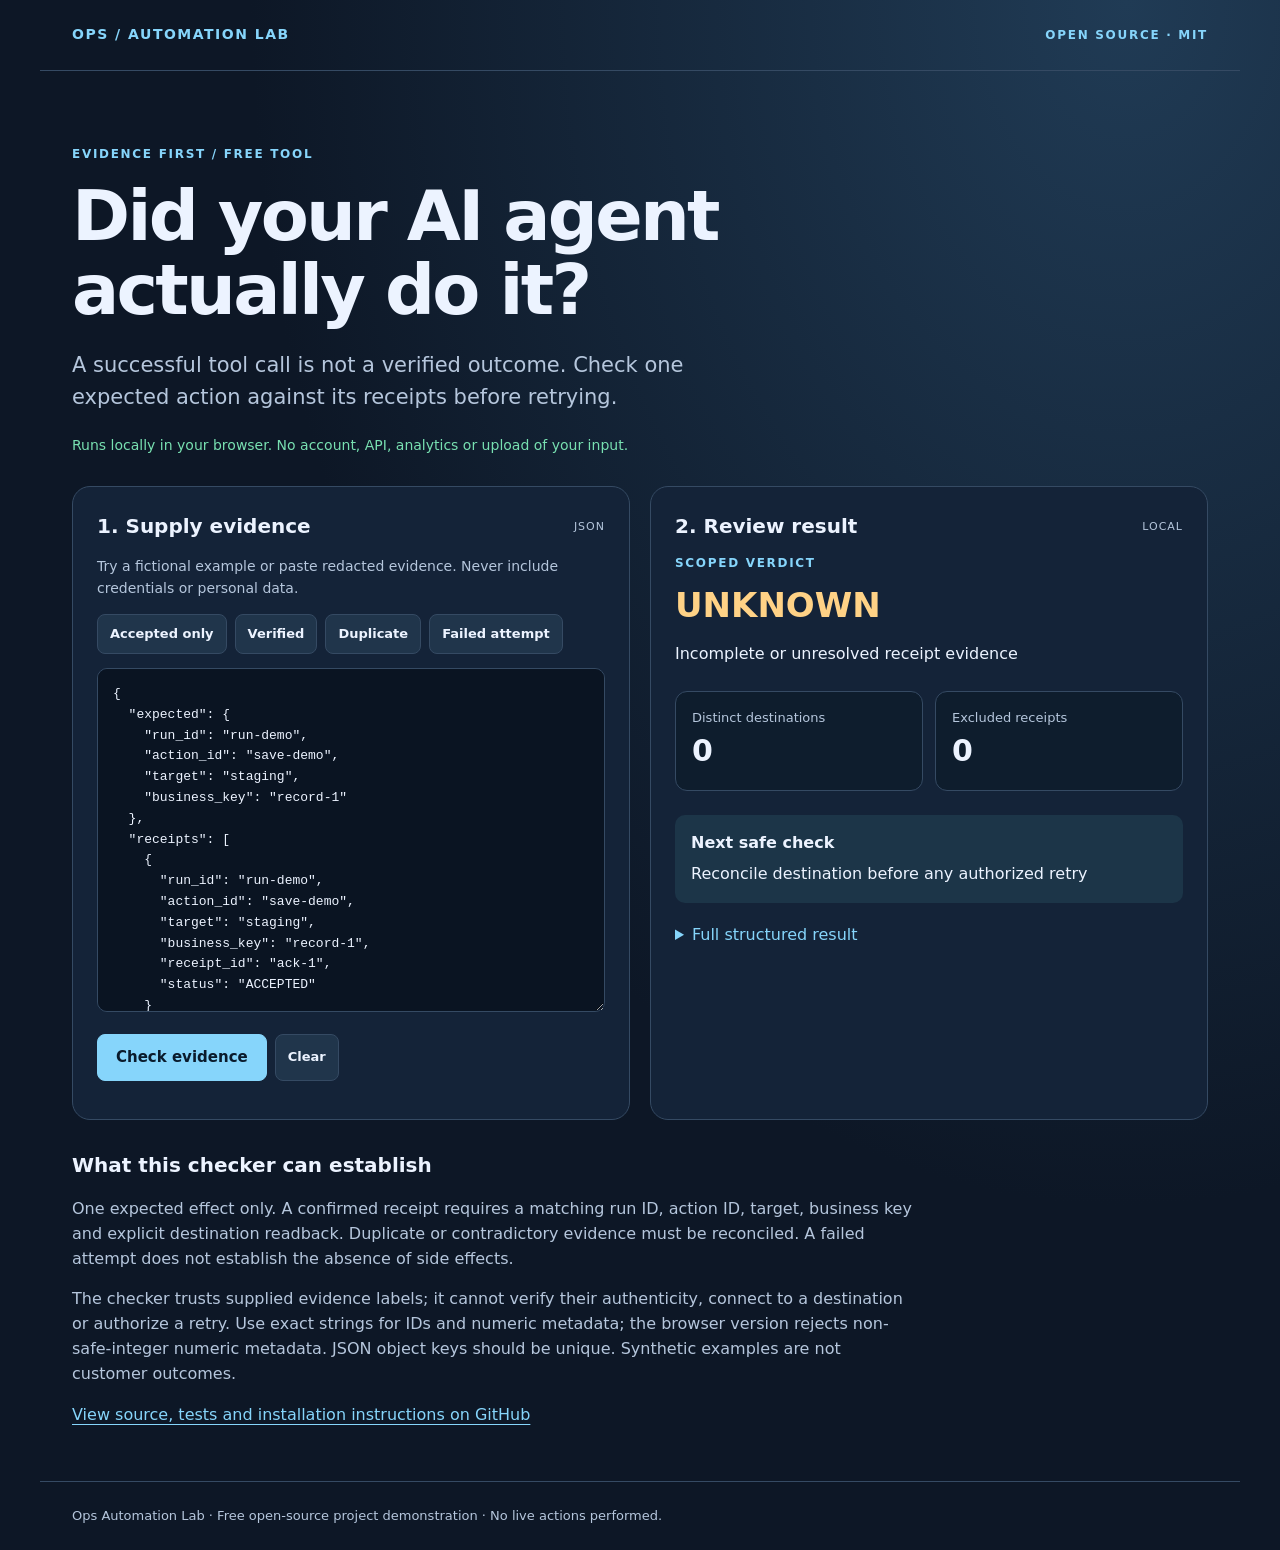
==== docs/index.html @ 983ed1fc "Add local browser receipt checker and parity tests" ====
<!doctype html>
<html lang="en">
<head>
<meta charset="utf-8">
<meta name="viewport" content="width=device-width, initial-scale=1">
<meta http-equiv="Content-Security-Policy" content="default-src 'none'; script-src 'self'; style-src 'self'; connect-src 'none'; img-src 'self'; base-uri 'none'; form-action 'none'">
<title>AI Agent Receipt Checker — Free, open source | Ops Automation Lab</title>
<meta name="description" content="Verify one AI agent action against supplied receipts. Identify missing destination evidence and duplicate records using a free, local browser checker.">
<link rel="stylesheet" href="style.css">
<script defer src="checker.js"></script>
<script defer src="app.js"></script>
</head>
<body>
<header><a class="brand" href="https://github.com/minasyannarek13-RBB/ops-automation-skills">OPS / AUTOMATION LAB</a><span class="meta">OPEN SOURCE · MIT</span></header>
<main>
<section class="hero"><p class="eyebrow">EVIDENCE FIRST / FREE TOOL</p><h1>Did your AI agent<br>actually do it?</h1><p class="lead">A successful tool call is not a verified outcome. Check one expected action against its receipts before retrying.</p><div class="privacy">Runs locally in your browser. No account, API, analytics or upload of your input.</div></section>
<section class="workbench" aria-label="Receipt checker">
<div class="panel"><div class="panel-head"><h2>1. Supply evidence</h2><span>JSON</span></div>
<p class="hint">Try a fictional example or paste redacted evidence. Never include credentials or personal data.</p>
<div class="samples" aria-label="Example input"><button type="button" data-example="accepted">Accepted only</button><button type="button" data-example="verified">Verified</button><button type="button" data-example="duplicate">Duplicate</button><button type="button" data-example="failed">Failed attempt</button></div>
<label class="sr" for="input">Expected action and receipts in JSON</label>
<textarea id="input" spellcheck="false" autocomplete="off" autocapitalize="off" rows="15"></textarea>
<div class="actions"><button class="primary" type="button" id="run">Check evidence</button><button type="button" id="clear">Clear</button></div></div>
<div class="panel"><div class="panel-head"><h2>2. Review result</h2><span>LOCAL</span></div><div id="result" aria-live="polite"><p class="eyebrow">SCOPED VERDICT</p><h3 id="verdict">Not checked</h3><p id="reason">Choose a sample or enter evidence.</p><div class="metrics"><div><span>Distinct destinations</span><strong id="dest">—</strong></div><div><span>Excluded receipts</span><strong id="excluded">—</strong></div></div><div class="next"><b>Next safe check</b><p id="next">No action performed.</p></div><details><summary>Full structured result</summary><pre id="output"></pre></details></div></div>
</section>
<section class="notes"><h2>What this checker can establish</h2><p>One expected effect only. A confirmed receipt requires a matching run ID, action ID, target, business key and explicit destination readback. Duplicate or contradictory evidence must be reconciled. A failed attempt does not establish the absence of side effects.</p><p>The checker trusts supplied evidence labels; it cannot verify their authenticity, connect to a destination or authorize a retry. Use exact strings for IDs and numeric metadata; the browser version rejects non-safe-integer numeric metadata. JSON object keys should be unique. Synthetic examples are not customer outcomes.</p><a href="https://github.com/minasyannarek13-RBB/ops-automation-skills">View source, tests and installation instructions on GitHub</a></section>
<noscript>This tool requires JavaScript to perform local calculations.</noscript></main>
<footer>Ops Automation Lab · Free open-source project demonstration · No live actions performed.</footer>
</body></html>
---- docs/style.css ----
:root{color-scheme:dark;--bg:#0d1726;--panel:#142338;--text:#ecf3ff;--muted:#b5c6dc;--line:#354a63;--accent:#86d5fb;--green:#78e0b1;--warn:#ffd286}*{box-sizing:border-box}body{margin:0;background:radial-gradient(ellipse at 88% 0,#203b55,var(--bg) 55%);color:var(--text);font:16px/1.55 system-ui,-apple-system,sans-serif}header,main,footer{max-width:1200px;margin:auto;padding:24px 32px}header{display:flex;align-items:center;justify-content:space-between;gap:16px;border-bottom:1px solid var(--line)}a{color:var(--accent);text-underline-offset:4px}.brand{font-size:14px;font-weight:750;letter-spacing:1.5px;text-decoration:none}.meta,.eyebrow{font-size:12px;letter-spacing:1.7px;color:var(--accent);font-weight:700}.hero{padding:38px 0 30px}h1{font-size:clamp(40px,6vw,70px);line-height:1.06;letter-spacing:-2.7px;margin:16px 0}h2{font-size:20px;margin:0}h3{font-size:clamp(23px,3vw,34px);overflow-wrap:anywhere;line-height:1.2;margin:12px 0}.lead{max-width:690px;color:var(--muted);font-size:21px}.privacy{color:var(--green);font-size:14px}.workbench{display:grid;grid-template-columns:minmax(0,1fr) minmax(0,1fr);gap:20px}.panel{background:var(--panel);border:1px solid var(--line);border-radius:18px;padding:24px;min-width:0}.panel-head{display:flex;align-items:center;justify-content:space-between;gap:10px}.panel-head span{font-size:11px;color:var(--muted);letter-spacing:1px}.hint,.notes p,footer{color:var(--muted)}.hint{font-size:14px}.samples,.actions{display:flex;flex-wrap:wrap;gap:8px;margin:14px 0}button{font:inherit;font-size:13px;font-weight:600;cursor:pointer;border-radius:8px;border:1px solid var(--line);padding:9px 12px;color:var(--text);background:#20354b}button:hover{border-color:var(--accent)}button:focus-visible,a:focus-visible,textarea:focus-visible,summary:focus-visible{outline:3px solid var(--accent);outline-offset:3px}.primary{background:var(--accent);color:#0a1b2c;border-color:var(--accent);font-size:15px;padding:11px 18px}textarea{width:100%;min-height:290px;resize:vertical;background:#0a1422;color:var(--text);border:1px solid var(--line);border-radius:10px;padding:15px;font:13px/1.6 ui-monospace,SFMono-Regular,monospace}.metrics{display:grid;grid-template-columns:1fr 1fr;gap:12px;margin:24px 0}.metrics div{background:#0e1d2d;padding:16px;border:1px solid var(--line);border-radius:12px}.metrics span{display:block;color:var(--muted);font-size:13px}.metrics strong{display:block;font-size:30px}.next{padding:16px;background:#1c3548;border-radius:10px}.next p{margin:6px 0 0}.result-verified{color:var(--green)}.result-warning{color:var(--warn)}details{margin-top:20px}summary{cursor:pointer;color:var(--accent)}pre{white-space:pre-wrap;overflow-wrap:anywhere;color:var(--muted);font-size:12px}.notes{padding:30px 0;max-width:840px}footer{font-size:13px;border-top:1px solid var(--line)}.sr{position:absolute;clip:rect(0,0,0,0);width:1px;height:1px;overflow:hidden}@media(max-width:720px){header,main,footer{padding:20px 16px}.workbench{grid-template-columns:1fr}.panel{padding:18px}.hero{padding:26px 0}.lead{font-size:18px}.meta{font-size:10px}}
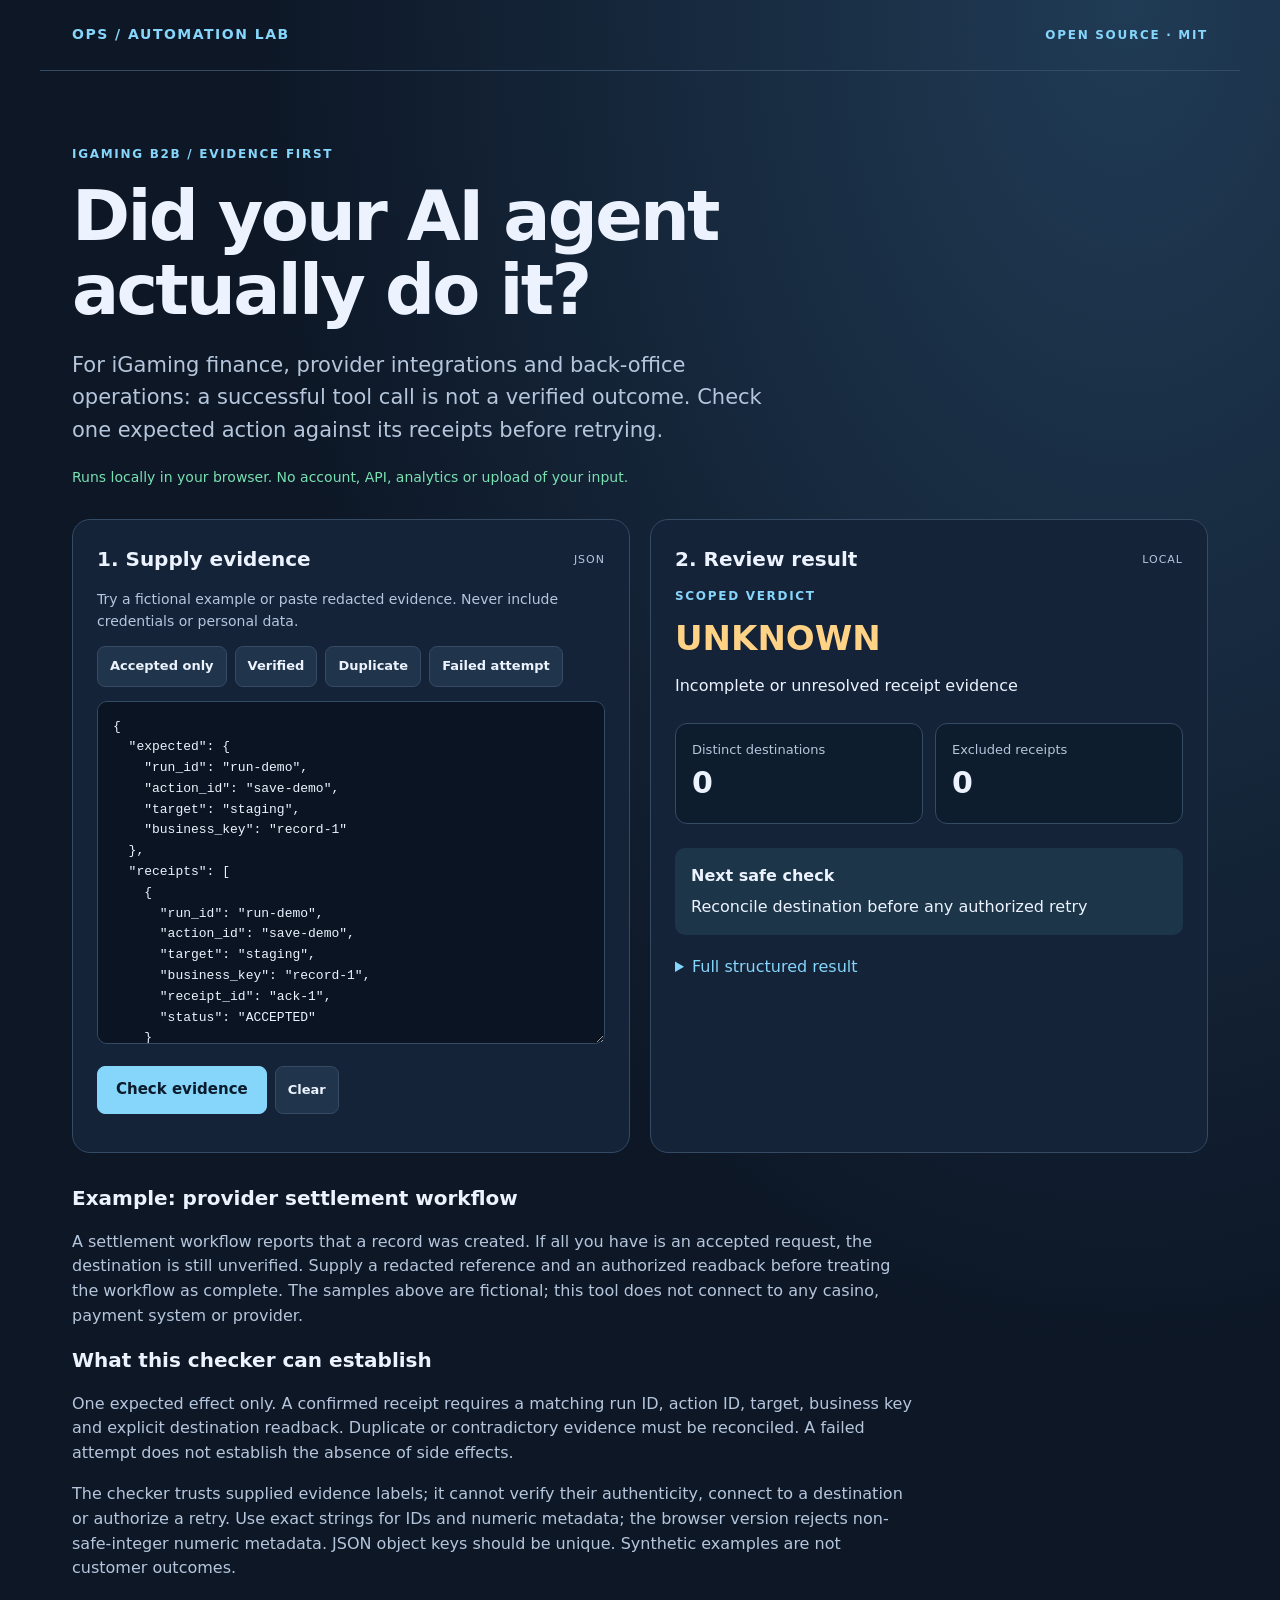
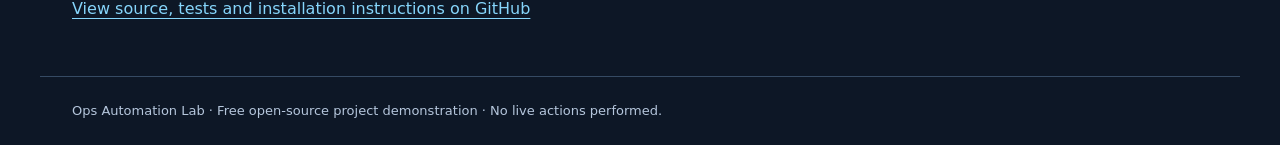
==== commit 4f4c0978: "Position free evidence tools for iGaming B2B operations" ====
--- a/docs/index.html
+++ b/docs/index.html
@@ -5,7 +5,7 @@
 <meta name="viewport" content="width=device-width, initial-scale=1">
 <meta http-equiv="Content-Security-Policy" content="default-src 'none'; script-src 'self'; style-src 'self'; connect-src 'none'; img-src 'self'; base-uri 'none'; form-action 'none'">
 <title>AI Agent Receipt Checker — Free, open source | Ops Automation Lab</title>
-<meta name="description" content="Verify one AI agent action against supplied receipts. Identify missing destination evidence and duplicate records using a free, local browser checker.">
+<meta name="description" content="Free evidence checker for iGaming B2B operations and other AI workflows. Review one action against supplied receipts without uploading data.">
 <link rel="stylesheet" href="style.css">
 <script defer src="checker.js"></script>
 <script defer src="app.js"></script>
@@ -13,7 +13,7 @@
 <body>
 <header><a class="brand" href="https://github.com/minasyannarek13-RBB/ops-automation-skills">OPS / AUTOMATION LAB</a><span class="meta">OPEN SOURCE · MIT</span></header>
 <main>
-<section class="hero"><p class="eyebrow">EVIDENCE FIRST / FREE TOOL</p><h1>Did your AI agent<br>actually do it?</h1><p class="lead">A successful tool call is not a verified outcome. Check one expected action against its receipts before retrying.</p><div class="privacy">Runs locally in your browser. No account, API, analytics or upload of your input.</div></section>
+<section class="hero"><p class="eyebrow">IGAMING B2B / EVIDENCE FIRST</p><h1>Did your AI agent<br>actually do it?</h1><p class="lead">For iGaming finance, provider integrations and back-office operations: a successful tool call is not a verified outcome. Check one expected action against its receipts before retrying.</p><div class="privacy">Runs locally in your browser. No account, API, analytics or upload of your input.</div></section>
 <section class="workbench" aria-label="Receipt checker">
 <div class="panel"><div class="panel-head"><h2>1. Supply evidence</h2><span>JSON</span></div>
 <p class="hint">Try a fictional example or paste redacted evidence. Never include credentials or personal data.</p>
@@ -23,7 +23,7 @@
 <div class="actions"><button class="primary" type="button" id="run">Check evidence</button><button type="button" id="clear">Clear</button></div></div>
 <div class="panel"><div class="panel-head"><h2>2. Review result</h2><span>LOCAL</span></div><div id="result" aria-live="polite"><p class="eyebrow">SCOPED VERDICT</p><h3 id="verdict">Not checked</h3><p id="reason">Choose a sample or enter evidence.</p><div class="metrics"><div><span>Distinct destinations</span><strong id="dest">—</strong></div><div><span>Excluded receipts</span><strong id="excluded">—</strong></div></div><div class="next"><b>Next safe check</b><p id="next">No action performed.</p></div><details><summary>Full structured result</summary><pre id="output"></pre></details></div></div>
 </section>
-<section class="notes"><h2>What this checker can establish</h2><p>One expected effect only. A confirmed receipt requires a matching run ID, action ID, target, business key and explicit destination readback. Duplicate or contradictory evidence must be reconciled. A failed attempt does not establish the absence of side effects.</p><p>The checker trusts supplied evidence labels; it cannot verify their authenticity, connect to a destination or authorize a retry. Use exact strings for IDs and numeric metadata; the browser version rejects non-safe-integer numeric metadata. JSON object keys should be unique. Synthetic examples are not customer outcomes.</p><a href="https://github.com/minasyannarek13-RBB/ops-automation-skills">View source, tests and installation instructions on GitHub</a></section>
+<section class="notes"><h2>Example: provider settlement workflow</h2><p>A settlement workflow reports that a record was created. If all you have is an accepted request, the destination is still unverified. Supply a redacted reference and an authorized readback before treating the workflow as complete. The samples above are fictional; this tool does not connect to any casino, payment system or provider.</p><h2>What this checker can establish</h2><p>One expected effect only. A confirmed receipt requires a matching run ID, action ID, target, business key and explicit destination readback. Duplicate or contradictory evidence must be reconciled. A failed attempt does not establish the absence of side effects.</p><p>The checker trusts supplied evidence labels; it cannot verify their authenticity, connect to a destination or authorize a retry. Use exact strings for IDs and numeric metadata; the browser version rejects non-safe-integer numeric metadata. JSON object keys should be unique. Synthetic examples are not customer outcomes.</p><a href="https://github.com/minasyannarek13-RBB/ops-automation-skills">View source, tests and installation instructions on GitHub</a></section>
 <noscript>This tool requires JavaScript to perform local calculations.</noscript></main>
 <footer>Ops Automation Lab · Free open-source project demonstration · No live actions performed.</footer>
 </body></html>
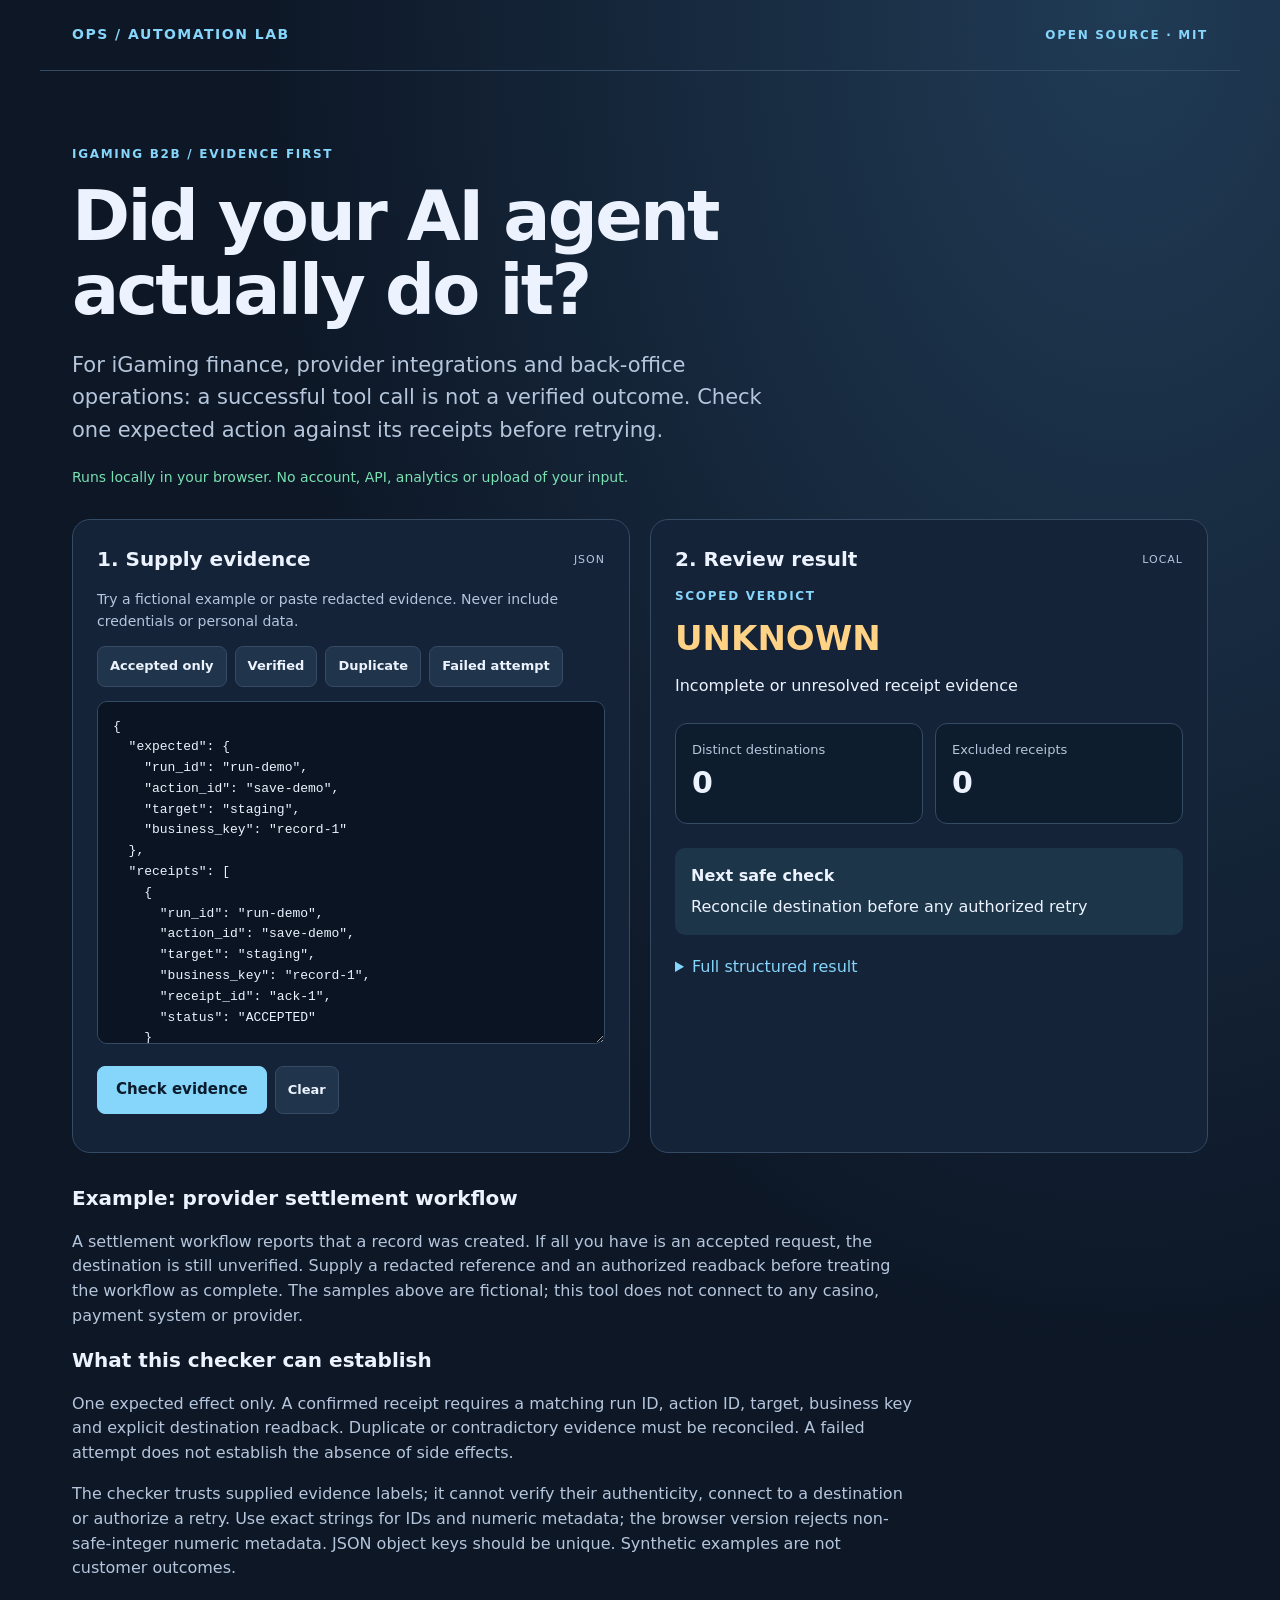
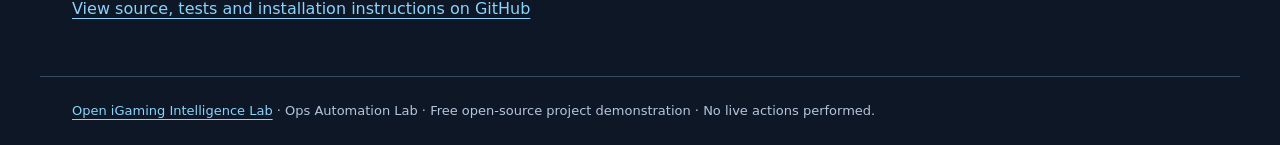
==== commit 64918c62: "Launch unified iGaming Intelligence Lab with historical finance modules" ====
--- a/docs/index.html
+++ b/docs/index.html
@@ -25,5 +25,5 @@
 </section>
 <section class="notes"><h2>Example: provider settlement workflow</h2><p>A settlement workflow reports that a record was created. If all you have is an accepted request, the destination is still unverified. Supply a redacted reference and an authorized readback before treating the workflow as complete. The samples above are fictional; this tool does not connect to any casino, payment system or provider.</p><h2>What this checker can establish</h2><p>One expected effect only. A confirmed receipt requires a matching run ID, action ID, target, business key and explicit destination readback. Duplicate or contradictory evidence must be reconciled. A failed attempt does not establish the absence of side effects.</p><p>The checker trusts supplied evidence labels; it cannot verify their authenticity, connect to a destination or authorize a retry. Use exact strings for IDs and numeric metadata; the browser version rejects non-safe-integer numeric metadata. JSON object keys should be unique. Synthetic examples are not customer outcomes.</p><a href="https://github.com/minasyannarek13-RBB/ops-automation-skills">View source, tests and installation instructions on GitHub</a></section>
 <noscript>This tool requires JavaScript to perform local calculations.</noscript></main>
-<footer>Ops Automation Lab · Free open-source project demonstration · No live actions performed.</footer>
+<footer><a href="intelligence/">Open iGaming Intelligence Lab</a> · Ops Automation Lab · Free open-source project demonstration · No live actions performed.</footer>
 </body></html>
